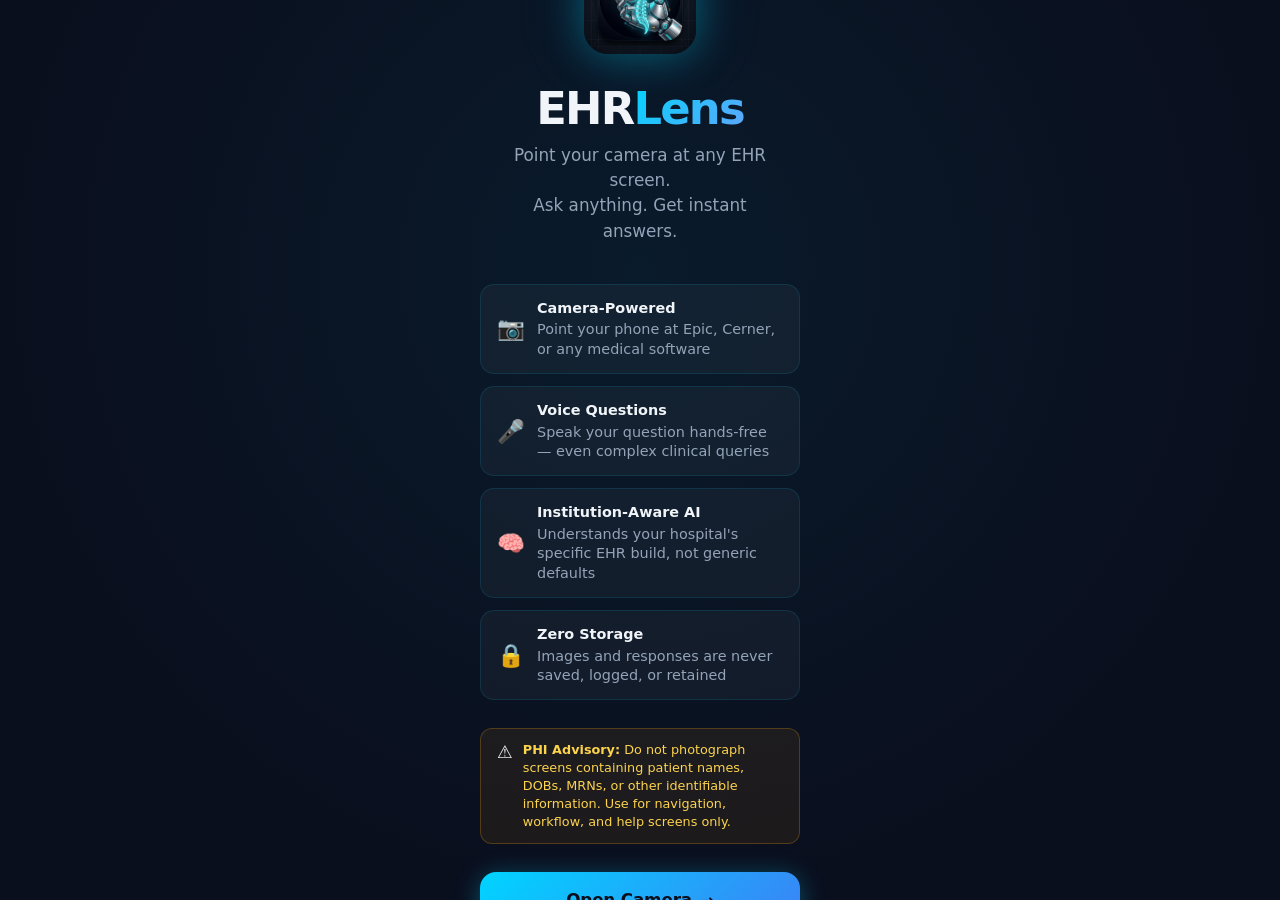
==== index.html @ 21a0f6af "feat: Initial commit — EHRLens AI Clinical Navigator PWA. Camera-based EHR help for Epic, Cerner and" ====
<!DOCTYPE html>
<html lang="en" dir="ltr">
<head>
  <meta charset="UTF-8" />
  <meta name="viewport" content="width=device-width, initial-scale=1.0, viewport-fit=cover, user-scalable=no" />
  <title>EHRLens — AI Clinical Navigator</title>

  <!-- PWA / iOS -->
  <link rel="manifest" href="manifest.json" />
  <meta name="apple-mobile-web-app-capable" content="yes" />
  <meta name="apple-mobile-web-app-status-bar-style" content="black-translucent" />
  <meta name="apple-mobile-web-app-title" content="EHRLens" />
  <link rel="apple-touch-icon" href="icons/icon-512.png" />
  <meta name="theme-color" content="#0A0F1E" />

  <!-- SEO -->
  <meta name="description" content="Point your camera at any EHR screen. Ask anything. Get instant AI-powered clinical navigation help for Epic, Cerner, and beyond." />
  <link rel="icon" type="image/png" href="icons/icon-192.png" />

  <link rel="stylesheet" href="styles.css" />
</head>
<body>
<div id="app">

  <!-- ══ SCREEN 1: WELCOME ══════════════════════════════════ -->
  <section id="screen-welcome" class="screen" role="main" aria-label="Welcome">
    <img src="icons/icon-512.png" alt="EHRLens" class="welcome-logo" />
    <h1 class="welcome-title">EHR<span>Lens</span></h1>
    <p class="welcome-tagline">Point your camera at any EHR screen.<br>Ask anything. Get instant answers.</p>

    <div class="welcome-features">
      <div class="feature-row">
        <span class="feature-icon">📷</span>
        <div class="feature-text"><strong>Camera-Powered</strong>Point your phone at Epic, Cerner, or any medical software</div>
      </div>
      <div class="feature-row">
        <span class="feature-icon">🎤</span>
        <div class="feature-text"><strong>Voice Questions</strong>Speak your question hands-free — even complex clinical queries</div>
      </div>
      <div class="feature-row">
        <span class="feature-icon">🧠</span>
        <div class="feature-text"><strong>Institution-Aware AI</strong>Understands your hospital's specific EHR build, not generic defaults</div>
      </div>
      <div class="feature-row">
        <span class="feature-icon">🔒</span>
        <div class="feature-text"><strong>Zero Storage</strong>Images and responses are never saved, logged, or retained</div>
      </div>
    </div>

    <div class="phi-warning" role="alert">
      <span class="phi-warning-icon">⚠️</span>
      <p class="phi-warning-text"><strong>PHI Advisory:</strong> Do not photograph screens containing patient names, DOBs, MRNs, or other identifiable information. Use for navigation, workflow, and help screens only.</p>
    </div>

    <button id="start-btn" class="btn-primary" aria-label="Open camera">
      <span>Open Camera</span><span aria-hidden="true">→</span>
    </button>
    <p style="margin-top:16px;font-size:.75rem;color:var(--text-muted);text-align:center;">
      Powered by Gemini AI &nbsp;•&nbsp; © 2026 A. Alex Mohit
    </p>
  </section>


  <!-- ══ SCREEN 2: CAMERA ═══════════════════════════════════ -->
  <section id="screen-camera" class="screen" role="main" aria-label="Camera viewfinder">
    <video id="video-feed" autoplay playsinline muted aria-hidden="true"></video>

    <div class="camera-overlay">
      <div class="camera-top-bar">
        <span class="camera-wordmark">EHR<span>Lens</span></span>
        <nav class="mode-selector" role="tablist" aria-label="EHR system mode">
          <button class="mode-chip active" data-mode="epic"    role="tab">Epic</button>
          <button class="mode-chip"        data-mode="cerner"  role="tab">Cerner</button>
          <button class="mode-chip"        data-mode="general" role="tab">General</button>
          <button class="mode-chip"        data-mode="other"   role="tab">Other</button>
        </nav>
      </div>

      <div class="viewfinder" aria-hidden="true">
        <div class="vf-corners">
          <div class="corner-br"></div>
          <div class="corner-bl"></div>
          <span class="vf-hint">Aim at your EHR screen</span>
        </div>
      </div>

      <div class="camera-bottom">
        <button id="capture-btn" class="capture-btn" aria-label="Capture screen"></button>
        <p class="camera-hint">Tap to capture</p>
        <button id="camera-upload-btn" class="btn-ghost hidden" aria-label="Upload screenshot">📁 Upload Screenshot Instead</button>
        <input id="file-input" type="file" accept="image/*" class="sr-only" />
      </div>
    </div>

    <div id="camera-error" class="camera-error hidden" role="alert">
      <span class="camera-error-icon">📷</span>
      <h3>Camera Unavailable</h3>
      <p>Camera access was denied or your device has no camera.<br>Upload a screenshot instead.</p>
    </div>
  </section>


  <!-- ══ SCREEN 3: PREVIEW + QUESTION ═══════════════════════ -->
  <section id="screen-preview" class="screen" role="main" aria-label="Preview and question">
    <header class="preview-header">
      <button id="preview-back" class="btn-icon" aria-label="Back to camera">←</button>
      <h2>Ask a Question</h2>
    </header>

    <div class="preview-body">
      <div class="preview-image-container">
        <img id="preview-img" src="" alt="Captured EHR screen" />
        <span id="preview-mode-badge" class="preview-image-badge badge-epic">Epic</span>
      </div>

      <div>
        <p class="question-label">Your Question</p>
        <div class="question-input-wrapper">
          <textarea
            id="question-input"
            placeholder="e.g. How do I find the allergy list from this screen?"
            rows="3"
            autocomplete="off" autocorrect="on" autocapitalize="sentences" spellcheck="true"
            aria-label="Enter your question"
          ></textarea>
          <div class="question-actions">
            <button id="voice-btn" class="voice-btn" type="button" aria-label="Speak question">🎤 Speak</button>
            <button id="ask-btn" class="btn-primary" style="width:auto;max-width:none;padding:12px 24px;font-size:.95rem;">Ask EHRLens ↗</button>
          </div>
        </div>
      </div>

      <div class="quick-questions">
        <p class="quick-q-label">Quick Questions</p>
        <div id="quick-q-pills" class="quick-q-pills" role="list"></div>
      </div>
    </div>
  </section>


  <!-- ══ SCREEN 4: ANALYZING ════════════════════════════════ -->
  <section id="screen-analyzing" class="screen" role="main" aria-label="Analyzing" aria-live="polite">
    <img id="analyzing-img" src="" alt="Screen being analyzed" class="analyzing-img" />
    <div class="analyzing-orb"><span class="analyzing-icon" aria-hidden="true">🔬</span></div>
    <div class="analyzing-text">
      <h3>Analyzing your screen…</h3>
      <p>Reading the interface and preparing your answer</p>
      <p id="analyzing-timer" aria-live="polite">0.0s</p>
    </div>
  </section>


  <!-- ══ SCREEN 5: RESPONSE ════════════════════════════════ -->
  <section id="screen-response" class="screen" role="main" aria-label="AI response">
    <header class="response-header">
      <button id="response-back" class="btn-icon" aria-label="Back">←</button>
      <h2>EHRLens Answer</h2>
      <span id="response-mode-badge" class="preview-image-badge badge-epic" style="position:static;">Epic</span>
    </header>

    <div class="response-body" aria-live="polite">
      <img id="response-preview-img" src="" alt="Analyzed screen"
        style="width:100%;border-radius:12px;border:1px solid var(--border);max-height:130px;object-fit:contain;background:#000;" />

      <div id="response-question" class="response-question" role="note"></div>

      <div class="response-card">
        <div class="response-card-header">
          <div class="ai-badge"><span class="ai-dot" aria-hidden="true"></span>EHRLens AI</div>
        </div>
        <div id="response-content" class="response-content"></div>
        <div class="response-actions">
          <button id="copy-btn" class="btn-copy">📋 Copy</button>
        </div>
      </div>
    </div>

    <div class="followup-bar" role="form" aria-label="Follow-up question">
      <div class="followup-inner">
        <textarea id="followup-input" placeholder="Ask a follow-up question…" rows="1"
          autocomplete="off" autocorrect="on" autocapitalize="sentences"></textarea>
        <button id="followup-voice-btn" class="voice-btn"
          style="padding:8px 10px;font-size:.8rem;min-height:40px;" type="button">🎤</button>
        <button id="followup-send" class="followup-send" type="button">↗</button>
      </div>
    </div>

    <div class="response-footer">
      <button id="new-scan-btn" class="btn-ghost">📷 New Scan</button>
    </div>
  </section>

</div>

<div id="toast" role="status" aria-live="polite"></div>
<script src="app.js" type="module"></script>
</body>
</html>
---- styles.css ----
/* ============================================================
   EHRLens — AI Clinical Navigator
   Design System: Dark medical, physician-first UX
   ============================================================ */

*,*::before,*::after{box-sizing:border-box;margin:0;padding:0}

:root{
  --bg-deep:#0A0F1E;
  --bg-surface:#0D1526;
  --bg-card:rgba(255,255,255,0.04);
  --bg-card-hover:rgba(255,255,255,0.07);
  --border:rgba(0,212,255,0.12);
  --border-strong:rgba(0,212,255,0.28);
  --cyan:#00D4FF;
  --cyan-dim:rgba(0,212,255,0.15);
  --cyan-glow:rgba(0,212,255,0.35);
  --purple:#7C3AED;
  --green:#10B981;
  --red:#EF4444;
  --amber:#F59E0B;
  --text-primary:#F1F5F9;
  --text-secondary:#94A3B8;
  --text-muted:#475569;
  --mode-epic:#EF4444;
  --mode-cerner:#3B82F6;
  --mode-general:#7C3AED;
  --mode-other:#10B981;
  --safe-top:env(safe-area-inset-top,0px);
  --safe-bottom:env(safe-area-inset-bottom,0px);
  --font-sans:-apple-system,BlinkMacSystemFont,'SF Pro Display','Segoe UI',system-ui,sans-serif;
  --font-mono:'SF Mono','Fira Code','Courier New',monospace;
  --ease-out:cubic-bezier(0.16,1,0.3,1);
  --ease-in:cubic-bezier(0.7,0,0.84,0);
}

html{height:100%;-webkit-tap-highlight-color:transparent}
body{font-family:var(--font-sans);background:var(--bg-deep);color:var(--text-primary);height:100%;overflow:hidden;user-select:none;-webkit-user-select:none}
#app{height:100%;display:flex;flex-direction:column;position:relative;overflow:hidden}
.hidden{display:none!important}
.sr-only{position:absolute;width:1px;height:1px;overflow:hidden;clip:rect(0,0,0,0)}

/* ── Screens ── */
.screen{position:absolute;inset:0;display:flex;flex-direction:column;opacity:0;pointer-events:none;transition:opacity .35s var(--ease-out),transform .35s var(--ease-out);transform:translateY(12px)}
.screen.active{opacity:1;pointer-events:all;transform:translateY(0)}
.screen.exit{opacity:0;transform:translateY(-12px);pointer-events:none;transition:opacity .2s var(--ease-in),transform .2s var(--ease-in)}

/* ── Welcome ── */
#screen-welcome{justify-content:center;align-items:center;padding:24px;padding-top:calc(var(--safe-top) + 24px);padding-bottom:calc(var(--safe-bottom) + 24px);background:radial-gradient(ellipse at 50% 30%,rgba(0,212,255,.06) 0%,var(--bg-deep) 70%);overflow-y:auto;-webkit-overflow-scrolling:touch}
.welcome-logo{width:96px;height:96px;border-radius:24px;margin-bottom:28px;box-shadow:0 0 40px var(--cyan-glow),0 0 80px rgba(0,212,255,.1);animation:logo-pulse 3s ease-in-out infinite}
@keyframes logo-pulse{0%,100%{box-shadow:0 0 40px var(--cyan-glow),0 0 80px rgba(0,212,255,.1)}50%{box-shadow:0 0 60px var(--cyan-glow),0 0 120px rgba(0,212,255,.2)}}
.welcome-title{font-size:2.4rem;font-weight:700;letter-spacing:-.04em;color:var(--text-primary);margin-bottom:8px;text-align:center}
.welcome-title span{background:linear-gradient(135deg,var(--cyan),#60A5FA);-webkit-background-clip:text;-webkit-text-fill-color:transparent;background-clip:text}
.welcome-tagline{font-size:1.05rem;color:var(--text-secondary);text-align:center;margin-bottom:40px;line-height:1.5;max-width:280px}
.welcome-features{display:flex;flex-direction:column;gap:12px;width:100%;max-width:320px;margin-bottom:28px}
.feature-row{display:flex;align-items:center;gap:12px;padding:14px 16px;background:var(--bg-card);border:1px solid var(--border);border-radius:14px}
.feature-icon{font-size:1.4rem;flex-shrink:0}
.feature-text{font-size:.9rem;color:var(--text-secondary);line-height:1.35}
.feature-text strong{color:var(--text-primary);display:block;font-weight:600;margin-bottom:2px}
.phi-warning{display:flex;align-items:flex-start;gap:10px;padding:12px 16px;background:rgba(245,158,11,.08);border:1px solid rgba(245,158,11,.25);border-radius:12px;width:100%;max-width:320px;margin-bottom:28px}
.phi-warning-icon{font-size:1.1rem;flex-shrink:0;margin-top:1px}
.phi-warning-text{font-size:.8rem;color:#FCD34D;line-height:1.4}

/* ── Buttons ── */
.btn-primary{display:flex;align-items:center;justify-content:center;gap:8px;width:100%;max-width:320px;padding:18px 32px;background:linear-gradient(135deg,var(--cyan),#3B82F6);color:#0A0F1E;font-size:1.05rem;font-weight:700;font-family:var(--font-sans);letter-spacing:-.01em;border:none;border-radius:16px;cursor:pointer;transition:transform .15s,box-shadow .15s;box-shadow:0 4px 24px var(--cyan-glow);-webkit-tap-highlight-color:transparent;min-height:56px}
.btn-primary:active{transform:scale(.97);box-shadow:0 2px 12px var(--cyan-glow)}
.btn-ghost{display:flex;align-items:center;justify-content:center;gap:8px;padding:14px 24px;background:var(--bg-card);color:var(--text-secondary);font-size:.95rem;font-weight:500;font-family:var(--font-sans);border:1px solid var(--border);border-radius:14px;cursor:pointer;transition:background .15s,color .15s;min-height:52px;-webkit-tap-highlight-color:transparent}
.btn-ghost:active{background:var(--bg-card-hover);color:var(--text-primary)}
.btn-icon{display:flex;align-items:center;justify-content:center;width:52px;height:52px;background:var(--bg-card);border:1px solid var(--border);border-radius:50%;cursor:pointer;font-size:1.3rem;transition:background .15s,transform .1s;-webkit-tap-highlight-color:transparent;flex-shrink:0}
.btn-icon:active{transform:scale(.92);background:var(--bg-card-hover)}

/* ── Camera ── */
#screen-camera{background:#000;position:relative}
#video-feed{position:absolute;inset:0;width:100%;height:100%;object-fit:cover}
.camera-overlay{position:absolute;inset:0;display:flex;flex-direction:column;justify-content:space-between;pointer-events:none}
.camera-top-bar{display:flex;align-items:center;justify-content:space-between;padding:calc(var(--safe-top) + 16px) 20px 16px;background:linear-gradient(to bottom,rgba(0,0,0,.7) 0%,transparent 100%);pointer-events:all}
.camera-wordmark{font-size:1.1rem;font-weight:700;letter-spacing:-.02em;color:var(--text-primary)}
.camera-wordmark span{color:var(--cyan)}
.mode-selector{display:flex;gap:6px;pointer-events:all}
.mode-chip{padding:6px 12px;border-radius:20px;font-size:.75rem;font-weight:600;letter-spacing:.02em;cursor:pointer;border:1.5px solid transparent;background:rgba(0,0,0,.5);backdrop-filter:blur(8px);color:var(--text-secondary);transition:all .2s;-webkit-tap-highlight-color:transparent;min-height:36px;display:flex;align-items:center}
.mode-chip.active[data-mode="epic"]{background:rgba(239,68,68,.2);border-color:var(--mode-epic);color:#FCA5A5}
.mode-chip.active[data-mode="cerner"]{background:rgba(59,130,246,.2);border-color:var(--mode-cerner);color:#93C5FD}
.mode-chip.active[data-mode="general"]{background:rgba(124,58,237,.2);border-color:var(--mode-general);color:#C4B5FD}
.mode-chip.active[data-mode="other"]{background:rgba(16,185,129,.2);border-color:var(--mode-other);color:#6EE7B7}
.viewfinder{position:absolute;inset:0;pointer-events:none;display:flex;align-items:center;justify-content:center}
.vf-corners{width:min(80vw,340px);aspect-ratio:16/10;position:relative}
.vf-corners::before,.vf-corners::after,.vf-corners>.corner-br,.vf-corners>.corner-bl{content:'';position:absolute;width:28px;height:28px;border-color:var(--cyan);border-style:solid;opacity:.7}
.vf-corners::before{top:0;left:0;border-width:2.5px 0 0 2.5px;border-radius:4px 0 0 0}
.vf-corners::after{top:0;right:0;border-width:2.5px 2.5px 0 0;border-radius:0 4px 0 0}
.vf-corners>.corner-br{bottom:0;right:0;border-width:0 2.5px 2.5px 0;border-radius:0 0 4px 0}
.vf-corners>.corner-bl{bottom:0;left:0;border-width:0 0 2.5px 2.5px;border-radius:0 0 0 4px}
.vf-hint{position:absolute;bottom:-32px;left:50%;transform:translateX(-50%);font-size:.75rem;color:rgba(255,255,255,.5);white-space:nowrap;letter-spacing:.04em;text-transform:uppercase}
.camera-bottom{display:flex;flex-direction:column;align-items:center;padding-bottom:calc(var(--safe-bottom) + 32px);padding-top:20px;background:linear-gradient(to top,rgba(0,0,0,.85) 0%,transparent 100%);gap:16px;pointer-events:all}
.capture-btn{width:80px;height:80px;border-radius:50%;background:transparent;border:3px solid rgba(255,255,255,.9);cursor:pointer;position:relative;display:flex;align-items:center;justify-content:center;transition:transform .1s;-webkit-tap-highlight-color:transparent}
.capture-btn::before{content:'';position:absolute;width:65px;height:65px;border-radius:50%;background:white;transition:transform .15s var(--ease-out)}
.capture-btn:active{transform:scale(.93)}
.capture-btn:active::before{transform:scale(.88)}
.capture-btn::after{content:'';position:absolute;inset:-8px;border-radius:50%;border:2px solid rgba(0,212,255,.4);animation:capture-ring 2s ease-in-out infinite}
@keyframes capture-ring{0%,100%{transform:scale(1);opacity:.4}50%{transform:scale(1.08);opacity:.15}}
.camera-hint{font-size:.8rem;color:rgba(255,255,255,.5);letter-spacing:.03em}
.camera-error{position:absolute;inset:0;display:flex;flex-direction:column;align-items:center;justify-content:center;gap:16px;padding:32px;background:var(--bg-deep)}
.camera-error-icon{font-size:3rem}
.camera-error h3{font-size:1.2rem;color:var(--text-primary);text-align:center}
.camera-error p{font-size:.9rem;color:var(--text-secondary);text-align:center;line-height:1.5}

/* ── Preview ── */
#screen-preview{background:var(--bg-deep);padding-top:var(--safe-top);padding-bottom:var(--safe-bottom)}
.preview-header{display:flex;align-items:center;gap:12px;padding:16px 20px;border-bottom:1px solid var(--border);flex-shrink:0}
.preview-header h2{font-size:1rem;font-weight:600;color:var(--text-primary);flex:1}
.preview-body{flex:1;overflow-y:auto;padding:16px 20px;display:flex;flex-direction:column;gap:16px;-webkit-overflow-scrolling:touch}
.preview-image-container{position:relative;border-radius:16px;overflow:hidden;border:1px solid var(--border);flex-shrink:0}
#preview-img{width:100%;display:block;max-height:200px;object-fit:contain;background:#000}
.preview-image-badge{position:absolute;top:10px;right:10px;padding:5px 10px;background:rgba(0,0,0,.7);backdrop-filter:blur(8px);border-radius:8px;font-size:.7rem;font-weight:600;letter-spacing:.04em;text-transform:uppercase}
.badge-epic{color:#FCA5A5;border:1px solid rgba(239,68,68,.4)}
.badge-cerner{color:#93C5FD;border:1px solid rgba(59,130,246,.4)}
.badge-general{color:#C4B5FD;border:1px solid rgba(124,58,237,.4)}
.badge-other{color:#6EE7B7;border:1px solid rgba(16,185,129,.4)}
.question-label{font-size:.8rem;font-weight:600;letter-spacing:.06em;text-transform:uppercase;color:var(--text-muted);margin-bottom:8px}
.question-input-wrapper{background:var(--bg-card);border:1.5px solid var(--border);border-radius:16px;padding:16px;display:flex;flex-direction:column;gap:12px;transition:border-color .2s}
.question-input-wrapper:focus-within{border-color:var(--border-strong);box-shadow:0 0 0 3px var(--cyan-dim)}
#question-input{background:transparent;border:none;outline:none;font-family:var(--font-sans);font-size:1rem;color:var(--text-primary);resize:none;min-height:72px;max-height:140px;line-height:1.5;width:100%;overflow-y:auto;-webkit-overflow-scrolling:touch}
#question-input::placeholder{color:var(--text-muted)}
.question-actions{display:flex;align-items:center;justify-content:space-between;gap:8px}
.voice-btn{display:flex;align-items:center;gap:8px;padding:10px 16px;border-radius:10px;background:var(--bg-card-hover);border:1px solid var(--border);color:var(--text-secondary);font-size:.85rem;font-weight:500;font-family:var(--font-sans);cursor:pointer;transition:all .2s;-webkit-tap-highlight-color:transparent;min-height:44px}
.voice-btn.listening{background:rgba(239,68,68,.1);border-color:rgba(239,68,68,.4);color:#FCA5A5;animation:voice-pulse 1.5s ease-in-out infinite}
@keyframes voice-pulse{0%,100%{box-shadow:0 0 0 0 rgba(239,68,68,.2)}50%{box-shadow:0 0 0 6px rgba(239,68,68,0)}}
.voice-waveform{display:flex;align-items:center;gap:2px;height:16px}
.voice-waveform .bar{width:3px;border-radius:2px;background:#FCA5A5;animation:wave-bar .8s ease-in-out infinite}
.voice-waveform .bar:nth-child(1){animation-delay:0s;height:6px}
.voice-waveform .bar:nth-child(2){animation-delay:.15s;height:12px}
.voice-waveform .bar:nth-child(3){animation-delay:.3s;height:8px}
.voice-waveform .bar:nth-child(4){animation-delay:.45s;height:14px}
.voice-waveform .bar:nth-child(5){animation-delay:.6s;height:6px}
@keyframes wave-bar{0%,100%{transform:scaleY(1)}50%{transform:scaleY(2.2)}}
.quick-questions{display:flex;flex-direction:column;gap:6px}
.quick-q-label{font-size:.75rem;color:var(--text-muted);font-weight:600;letter-spacing:.05em;text-transform:uppercase}
.quick-q-pills{display:flex;flex-wrap:wrap;gap:8px}
.quick-q-pill{padding:8px 14px;background:var(--bg-card);border:1px solid var(--border);border-radius:20px;font-size:.82rem;color:var(--text-secondary);cursor:pointer;transition:all .15s;-webkit-tap-highlight-color:transparent;min-height:36px;display:flex;align-items:center;font-family:var(--font-sans)}
.quick-q-pill:active{background:var(--cyan-dim);border-color:var(--border-strong);color:var(--cyan)}

/* ── Analyzing ── */
#screen-analyzing{align-items:center;justify-content:center;gap:24px;background:var(--bg-deep);padding:32px}
.analyzing-img{width:100%;max-width:300px;border-radius:16px;border:1px solid var(--border);opacity:.6;max-height:160px;object-fit:contain;background:#000}
.analyzing-orb{width:80px;height:80px;border-radius:50%;position:relative;display:flex;align-items:center;justify-content:center}
.analyzing-orb::before{content:'';position:absolute;inset:0;border-radius:50%;background:conic-gradient(from 0deg,var(--cyan),#3B82F6,var(--purple),var(--cyan));animation:orb-spin 1.2s linear infinite}
.analyzing-orb::after{content:'';position:absolute;inset:3px;border-radius:50%;background:var(--bg-deep)}
.analyzing-icon{position:relative;z-index:1;font-size:1.8rem}
@keyframes orb-spin{from{transform:rotate(0deg)}to{transform:rotate(360deg)}}
.analyzing-text{text-align:center}
.analyzing-text h3{font-size:1.1rem;font-weight:600;color:var(--text-primary);margin-bottom:6px}
.analyzing-text p{font-size:.9rem;color:var(--text-secondary)}
#analyzing-timer{font-family:var(--font-mono);color:var(--cyan);font-size:.85rem;margin-top:4px}

/* ── Response ── */
#screen-response{background:var(--bg-deep);padding-top:var(--safe-top);padding-bottom:var(--safe-bottom)}
.response-header{display:flex;align-items:center;gap:12px;padding:14px 20px;border-bottom:1px solid var(--border);flex-shrink:0}
.response-header h2{font-size:.95rem;font-weight:600;flex:1;color:var(--text-primary)}
.response-body{flex:1;overflow-y:auto;padding:16px 20px;display:flex;flex-direction:column;gap:14px;-webkit-overflow-scrolling:touch}
.response-question{padding:12px 16px;background:var(--cyan-dim);border:1px solid rgba(0,212,255,.2);border-radius:12px 12px 4px 12px;font-size:.9rem;color:var(--text-secondary);line-height:1.45}
.response-question::before{content:'💬 '}
.response-card{padding:20px;background:var(--bg-card);border:1px solid var(--border);border-radius:4px 16px 16px 16px;position:relative}
.response-card-header{display:flex;align-items:center;gap:8px;margin-bottom:14px}
.ai-badge{display:flex;align-items:center;gap:6px;padding:4px 10px;background:var(--cyan-dim);border:1px solid rgba(0,212,255,.2);border-radius:20px;font-size:.7rem;font-weight:700;letter-spacing:.06em;color:var(--cyan);text-transform:uppercase}
.ai-dot{width:6px;height:6px;border-radius:50%;background:var(--cyan);animation:ai-dot-pulse 2s ease-in-out infinite}
@keyframes ai-dot-pulse{0%,100%{opacity:1}50%{opacity:.3}}
.response-content{font-size:.95rem;line-height:1.65;color:var(--text-primary)}
.response-content h1,.response-content h2,.response-content h3{color:var(--cyan);font-weight:600;margin:16px 0 8px;font-size:1rem}
.response-content h1:first-child,.response-content h2:first-child,.response-content h3:first-child{margin-top:0}
.response-content p{margin-bottom:10px}
.response-content p:last-child{margin-bottom:0}
.response-content ul,.response-content ol{padding-left:18px;margin-bottom:10px}
.response-content li{margin-bottom:6px}
.response-content strong{color:var(--text-primary);font-weight:700}
.response-content em{color:var(--text-secondary)}
.response-content code{font-family:var(--font-mono);font-size:.85em;padding:2px 7px;background:rgba(0,212,255,.08);border:1px solid rgba(0,212,255,.15);border-radius:5px;color:var(--cyan)}
.response-content blockquote{border-left:3px solid var(--cyan);padding-left:14px;margin:12px 0;color:var(--text-secondary)}
.response-content hr{border:none;border-top:1px solid var(--border);margin:14px 0}
.step-number{display:inline-flex;align-items:center;justify-content:center;width:22px;height:22px;background:var(--cyan-dim);border:1px solid rgba(0,212,255,.3);border-radius:50%;font-size:.72rem;font-weight:700;color:var(--cyan);margin-right:8px;flex-shrink:0}
.response-actions{display:flex;gap:8px;margin-top:14px;flex-wrap:wrap}
.btn-copy{display:flex;align-items:center;gap:6px;padding:10px 16px;background:var(--bg-card-hover);border:1px solid var(--border);border-radius:10px;font-size:.85rem;color:var(--text-secondary);cursor:pointer;font-family:var(--font-sans);transition:all .15s;-webkit-tap-highlight-color:transparent;min-height:44px}
.btn-copy.copied{background:rgba(16,185,129,.1);border-color:rgba(16,185,129,.3);color:var(--green)}
.followup-bar{border-top:1px solid var(--border);padding:12px 16px;flex-shrink:0}
.followup-inner{display:flex;align-items:flex-end;gap:10px;background:var(--bg-card);border:1.5px solid var(--border);border-radius:16px;padding:10px 14px;transition:border-color .2s}
.followup-inner:focus-within{border-color:var(--border-strong);box-shadow:0 0 0 3px var(--cyan-dim)}
#followup-input{flex:1;background:transparent;border:none;outline:none;font-family:var(--font-sans);font-size:.95rem;color:var(--text-primary);resize:none;min-height:24px;max-height:100px;line-height:1.4;-webkit-overflow-scrolling:touch}
#followup-input::placeholder{color:var(--text-muted)}
.followup-send{width:40px;height:40px;border-radius:12px;background:linear-gradient(135deg,var(--cyan),#3B82F6);border:none;display:flex;align-items:center;justify-content:center;cursor:pointer;font-size:1.1rem;color:#0A0F1E;flex-shrink:0;transition:transform .1s,opacity .15s;-webkit-tap-highlight-color:transparent;min-width:40px}
.followup-send:active{transform:scale(.9)}
.response-footer{display:flex;gap:8px;padding:8px 16px;padding-bottom:calc(var(--safe-bottom) + 8px);flex-shrink:0}
.response-footer .btn-ghost{flex:1;font-size:.85rem;padding:12px 16px;min-height:48px}

/* ── Toast ── */
#toast{position:fixed;bottom:calc(var(--safe-bottom) + 100px);left:50%;transform:translateX(-50%) translateY(20px);background:rgba(15,23,42,.95);border:1px solid var(--border);backdrop-filter:blur(16px);color:var(--text-primary);padding:12px 20px;border-radius:12px;font-size:.88rem;font-weight:500;z-index:9999;opacity:0;transition:opacity .25s,transform .25s var(--ease-out);pointer-events:none;white-space:nowrap;box-shadow:0 8px 32px rgba(0,0,0,.4)}
#toast.show{opacity:1;transform:translateX(-50%) translateY(0)}

/* ── Scrollbar ── */
::-webkit-scrollbar{width:4px}
::-webkit-scrollbar-track{background:transparent}
::-webkit-scrollbar-thumb{background:var(--border);border-radius:4px}

@media(min-height:800px){.welcome-logo{width:112px;height:112px}.welcome-title{font-size:2.8rem}}
@media(prefers-reduced-motion:reduce){*,*::before,*::after{animation:none!important;transition:none!important}}
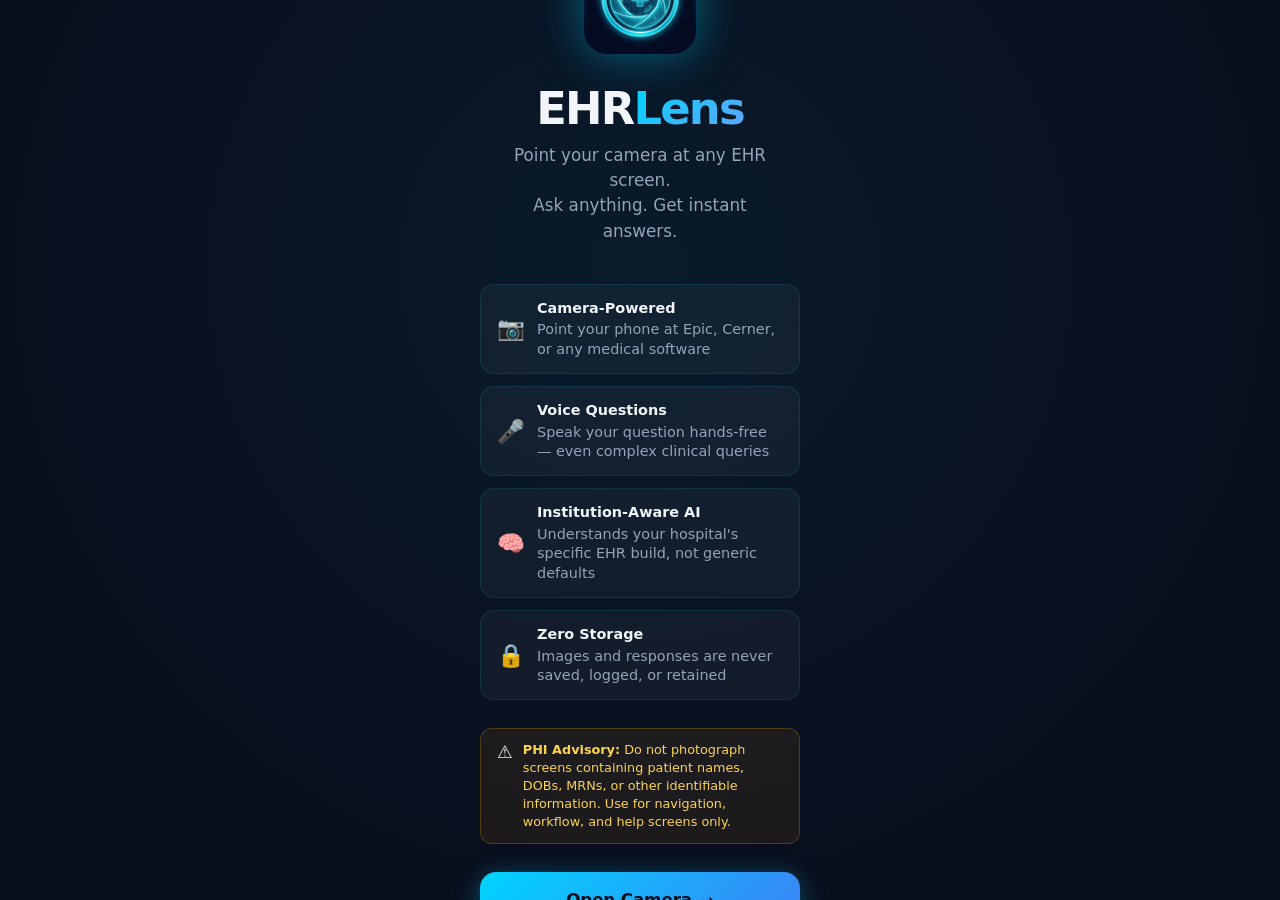
==== commit 3a394b4b: "fix: add preview recapture button and backend request cancellation via AbortController" ====
--- a/index.html
+++ b/index.html
@@ -87,7 +87,16 @@
       <div class="camera-bottom">
         <button id="capture-btn" class="capture-btn" aria-label="Capture screen"></button>
         <p class="camera-hint">Tap to capture</p>
-        <button id="camera-upload-btn" class="btn-ghost hidden" aria-label="Upload screenshot">📁 Upload Screenshot Instead</button>
+
+        <!-- PC / Desktop alternatives -->
+        <div class="pc-actions">
+          <button id="paste-btn" class="btn-ghost pc-action-btn" aria-label="Paste screenshot from clipboard">
+            📋 Paste Screenshot <kbd>Ctrl+V</kbd>
+          </button>
+          <button id="camera-upload-btn" class="btn-ghost pc-action-btn" aria-label="Upload screenshot file">
+            📁 Upload File
+          </button>
+        </div>
         <input id="file-input" type="file" accept="image/*" class="sr-only" />
       </div>
     </div>
@@ -111,6 +120,7 @@
       <div class="preview-image-container">
         <img id="preview-img" src="" alt="Captured EHR screen" />
         <span id="preview-mode-badge" class="preview-image-badge badge-epic">Epic</span>
+        <button id="preview-recapture-btn" class="preview-recapture-btn" type="button" aria-label="Recapture screen">↺ Recapture</button>
       </div>
 
       <div>
@@ -146,6 +156,7 @@
       <h3>Analyzing your screen…</h3>
       <p>Reading the interface and preparing your answer</p>
       <p id="analyzing-timer" aria-live="polite">0.0s</p>
+      <button id="btn-stop-analyzing" class="btn-stop" type="button" aria-label="Cancel analysis">⏹ Stop Analysis</button>
     </div>
   </section>
 
--- a/styles.css
+++ b/styles.css
@@ -98,6 +98,12 @@
 .capture-btn::after{content:'';position:absolute;inset:-8px;border-radius:50%;border:2px solid rgba(0,212,255,.4);animation:capture-ring 2s ease-in-out infinite}
 @keyframes capture-ring{0%,100%{transform:scale(1);opacity:.4}50%{transform:scale(1.08);opacity:.15}}
 .camera-hint{font-size:.8rem;color:rgba(255,255,255,.5);letter-spacing:.03em}
+
+/* PC paste + upload action row */
+.pc-actions{display:flex;flex-direction:row;gap:8px;justify-content:center;flex-wrap:wrap;padding:0 16px}
+.pc-action-btn{font-size:.82rem;padding:10px 16px;min-height:44px;backdrop-filter:blur(8px);background:rgba(0,0,0,.5);border-color:rgba(255,255,255,.2);color:rgba(255,255,255,.75)}
+.pc-action-btn:active{background:rgba(0,212,255,.15);border-color:var(--cyan);color:var(--cyan)}
+kbd{display:inline-block;padding:1px 5px;background:rgba(255,255,255,.12);border:1px solid rgba(255,255,255,.25);border-radius:4px;font-size:.72rem;font-family:var(--font-mono);letter-spacing:.02em;margin-left:4px}
 .camera-error{position:absolute;inset:0;display:flex;flex-direction:column;align-items:center;justify-content:center;gap:16px;padding:32px;background:var(--bg-deep)}
 .camera-error-icon{font-size:3rem}
 .camera-error h3{font-size:1.2rem;color:var(--text-primary);text-align:center}
@@ -115,6 +121,9 @@
 .badge-cerner{color:#93C5FD;border:1px solid rgba(59,130,246,.4)}
 .badge-general{color:#C4B5FD;border:1px solid rgba(124,58,237,.4)}
 .badge-other{color:#6EE7B7;border:1px solid rgba(16,185,129,.4)}
+.preview-recapture-btn{position:absolute;bottom:10px;right:10px;padding:6px 12px;background:rgba(15,23,42,.85);backdrop-filter:blur(8px);border:1px solid rgba(0,212,255,.4);border-radius:8px;font-size:.78rem;font-weight:600;color:var(--cyan);cursor:pointer;transition:all .15s;-webkit-tap-highlight-color:transparent;display:inline-flex;align-items:center;gap:4px}
+.preview-recapture-btn:hover{background:rgba(0,212,255,.2);border-color:var(--cyan);color:#fff}
+.preview-recapture-btn:active{transform:scale(.96)}
 .question-label{font-size:.8rem;font-weight:600;letter-spacing:.06em;text-transform:uppercase;color:var(--text-muted);margin-bottom:8px}
 .question-input-wrapper{background:var(--bg-card);border:1.5px solid var(--border);border-radius:16px;padding:16px;display:flex;flex-direction:column;gap:12px;transition:border-color .2s}
 .question-input-wrapper:focus-within{border-color:var(--border-strong);box-shadow:0 0 0 3px var(--cyan-dim)}
@@ -150,6 +159,8 @@
 .analyzing-text h3{font-size:1.1rem;font-weight:600;color:var(--text-primary);margin-bottom:6px}
 .analyzing-text p{font-size:.9rem;color:var(--text-secondary)}
 #analyzing-timer{font-family:var(--font-mono);color:var(--cyan);font-size:.85rem;margin-top:4px}
+.btn-stop{display:inline-flex;align-items:center;justify-content:center;gap:6px;padding:9px 20px;margin-top:14px;background:rgba(239,68,68,.12);border:1px solid rgba(239,68,68,.35);color:#FCA5A5;border-radius:22px;font-size:.85rem;font-weight:600;cursor:pointer;transition:all .15s;font-family:var(--font-sans);-webkit-tap-highlight-color:transparent}
+.btn-stop:hover,.btn-stop:active{background:rgba(239,68,68,.25);border-color:#EF4444;color:#fff;transform:scale(1.02)}
 
 /* ── Response ── */
 #screen-response{background:var(--bg-deep);padding-top:var(--safe-top);padding-bottom:var(--safe-bottom)}
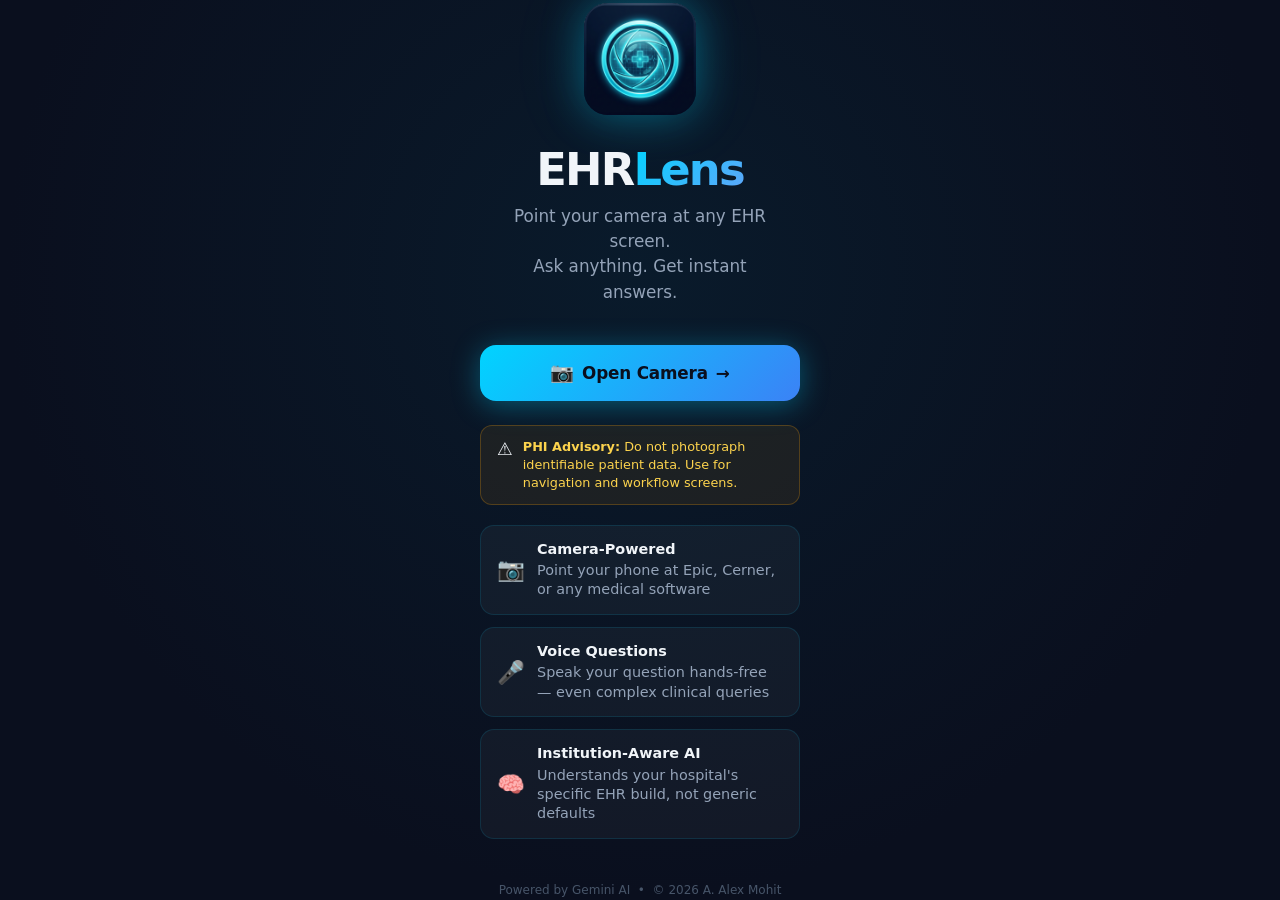
==== commit 1baf63a6: "fix(ui): place Open Camera at top of welcome screen and ensure immediate camera activation on mobile" ====
--- a/index.html
+++ b/index.html
@@ -11,13 +11,16 @@
   <meta name="apple-mobile-web-app-status-bar-style" content="black-translucent" />
   <meta name="apple-mobile-web-app-title" content="EHRLens" />
   <link rel="apple-touch-icon" href="icons/icon-512.png" />
-  <meta name="theme-color" content="#0A0F1E" />
+  <!-- Cache Control -->
+  <meta http-equiv="Cache-Control" content="no-cache, no-store, must-revalidate" />
+  <meta http-equiv="Pragma" content="no-cache" />
+  <meta http-equiv="Expires" content="0" />
 
   <!-- SEO -->
   <meta name="description" content="Point your camera at any EHR screen. Ask anything. Get instant AI-powered clinical navigation help for Epic, Cerner, and beyond." />
   <link rel="icon" type="image/png" href="icons/icon-192.png" />
 
-  <link rel="stylesheet" href="styles.css" />
+  <link rel="stylesheet" href="styles.css?v=4.0" />
 </head>
 <body>
 <div id="app">
@@ -28,6 +31,18 @@
     <h1 class="welcome-title">EHR<span>Lens</span></h1>
     <p class="welcome-tagline">Point your camera at any EHR screen.<br>Ask anything. Get instant answers.</p>
 
+    <!-- PROMINENT TOP ACTION BUTTON -->
+    <button id="start-btn" class="btn-primary" aria-label="Open camera" style="margin-bottom: 24px; box-shadow: 0 4px 28px var(--cyan-glow);">
+      <span style="font-size: 1.2rem;">📷</span>
+      <span>Open Camera</span>
+      <span aria-hidden="true">→</span>
+    </button>
+
+    <div class="phi-warning" role="alert" style="margin-bottom: 20px;">
+      <span class="phi-warning-icon">⚠️</span>
+      <p class="phi-warning-text"><strong>PHI Advisory:</strong> Do not photograph identifiable patient data. Use for navigation and workflow screens.</p>
+    </div>
+
     <div class="welcome-features">
       <div class="feature-row">
         <span class="feature-icon">📷</span>
@@ -41,20 +56,8 @@
         <span class="feature-icon">🧠</span>
         <div class="feature-text"><strong>Institution-Aware AI</strong>Understands your hospital's specific EHR build, not generic defaults</div>
       </div>
-      <div class="feature-row">
-        <span class="feature-icon">🔒</span>
-        <div class="feature-text"><strong>Zero Storage</strong>Images and responses are never saved, logged, or retained</div>
-      </div>
-    </div>
-
-    <div class="phi-warning" role="alert">
-      <span class="phi-warning-icon">⚠️</span>
-      <p class="phi-warning-text"><strong>PHI Advisory:</strong> Do not photograph screens containing patient names, DOBs, MRNs, or other identifiable information. Use for navigation, workflow, and help screens only.</p>
-    </div>
-
-    <button id="start-btn" class="btn-primary" aria-label="Open camera">
-      <span>Open Camera</span><span aria-hidden="true">→</span>
-    </button>
+    </div>
+
     <p style="margin-top:16px;font-size:.75rem;color:var(--text-muted);text-align:center;">
       Powered by Gemini AI &nbsp;•&nbsp; © 2026 A. Alex Mohit
     </p>
@@ -63,32 +66,42 @@
 
   <!-- ══ SCREEN 2: CAMERA ═══════════════════════════════════ -->
   <section id="screen-camera" class="screen" role="main" aria-label="Camera viewfinder">
-    <video id="video-feed" autoplay playsinline muted aria-hidden="true"></video>
+    <video id="video-feed" autoplay playsinline webkit-playsinline muted aria-hidden="true"></video>
 
     <div class="camera-overlay">
-      <div class="camera-top-bar">
-        <span class="camera-wordmark">EHR<span>Lens</span></span>
-        <nav class="mode-selector" role="tablist" aria-label="EHR system mode">
-          <button class="mode-chip active" data-mode="epic"    role="tab">Epic</button>
-          <button class="mode-chip"        data-mode="cerner"  role="tab">Cerner</button>
-          <button class="mode-chip"        data-mode="general" role="tab">General</button>
-          <button class="mode-chip"        data-mode="other"   role="tab">Other</button>
-        </nav>
-      </div>
-
+      <!-- TOP CONTROLS: Mode Chips + Prominent Top Capture Button -->
+      <div class="camera-top-zone">
+        <div class="camera-top-bar">
+          <span class="camera-wordmark">EHR<span>Lens</span></span>
+          <nav class="mode-selector" role="tablist" aria-label="EHR system mode">
+            <button class="mode-chip active" data-mode="epic"    role="tab">Epic</button>
+            <button class="mode-chip"        data-mode="cerner"  role="tab">Cerner</button>
+            <button class="mode-chip"        data-mode="general" role="tab">General</button>
+            <button class="mode-chip"        data-mode="other"   role="tab">Other</button>
+          </nav>
+        </div>
+
+        <div class="camera-top-actions">
+          <button id="capture-btn" class="capture-btn-top" aria-label="Capture screen">
+            <span class="capture-icon" aria-hidden="true">📸</span>
+            <span class="capture-text">Capture Screen</span>
+          </button>
+          <p class="camera-top-hint">Aim at EHR screen &amp; tap Capture</p>
+        </div>
+      </div>
+
+      <!-- CENTER LIVE VIEWFINDER -->
       <div class="viewfinder" aria-hidden="true">
         <div class="vf-corners">
           <div class="corner-br"></div>
           <div class="corner-bl"></div>
-          <span class="vf-hint">Aim at your EHR screen</span>
-        </div>
-      </div>
-
+          <div class="vf-scanline"></div>
+          <span class="vf-hint">Target EHR Screen Area</span>
+        </div>
+      </div>
+
+      <!-- BOTTOM FALLBACK & DESKTOP TOOLS -->
       <div class="camera-bottom">
-        <button id="capture-btn" class="capture-btn" aria-label="Capture screen"></button>
-        <p class="camera-hint">Tap to capture</p>
-
-        <!-- PC / Desktop alternatives -->
         <div class="pc-actions">
           <button id="paste-btn" class="btn-ghost pc-action-btn" aria-label="Paste screenshot from clipboard">
             📋 Paste Screenshot <kbd>Ctrl+V</kbd>
@@ -204,6 +217,6 @@
 </div>
 
 <div id="toast" role="status" aria-live="polite"></div>
-<script src="app.js" type="module"></script>
+<script src="app.js?v=4.0" type="module"></script>
 </body>
 </html>
--- a/styles.css
+++ b/styles.css
@@ -70,41 +70,52 @@
 .btn-icon:active{transform:scale(.92);background:var(--bg-card-hover)}
 
 /* ── Camera ── */
-#screen-camera{background:#000;position:relative}
-#video-feed{position:absolute;inset:0;width:100%;height:100%;object-fit:cover}
-.camera-overlay{position:absolute;inset:0;display:flex;flex-direction:column;justify-content:space-between;pointer-events:none}
-.camera-top-bar{display:flex;align-items:center;justify-content:space-between;padding:calc(var(--safe-top) + 16px) 20px 16px;background:linear-gradient(to bottom,rgba(0,0,0,.7) 0%,transparent 100%);pointer-events:all}
-.camera-wordmark{font-size:1.1rem;font-weight:700;letter-spacing:-.02em;color:var(--text-primary)}
+#screen-camera{background:#000;position:relative;overflow:hidden}
+#video-feed{position:absolute;inset:0;width:100%;height:100%;object-fit:cover;z-index:1;display:block;background:#000}
+.camera-overlay{position:absolute;inset:0;display:flex;flex-direction:column;justify-content:space-between;pointer-events:none;z-index:10}
+
+/* Top Control Zone */
+.camera-top-zone{display:flex;flex-direction:column;gap:12px;padding:calc(var(--safe-top) + 12px) 16px 14px;background:linear-gradient(to bottom,rgba(10,15,30,.92) 0%,rgba(10,15,30,.7) 70%,transparent 100%);pointer-events:all;z-index:20}
+.camera-top-bar{display:flex;align-items:center;justify-content:space-between;gap:8px}
+.camera-wordmark{font-size:1.15rem;font-weight:700;letter-spacing:-.02em;color:var(--text-primary)}
 .camera-wordmark span{color:var(--cyan)}
-.mode-selector{display:flex;gap:6px;pointer-events:all}
-.mode-chip{padding:6px 12px;border-radius:20px;font-size:.75rem;font-weight:600;letter-spacing:.02em;cursor:pointer;border:1.5px solid transparent;background:rgba(0,0,0,.5);backdrop-filter:blur(8px);color:var(--text-secondary);transition:all .2s;-webkit-tap-highlight-color:transparent;min-height:36px;display:flex;align-items:center}
-.mode-chip.active[data-mode="epic"]{background:rgba(239,68,68,.2);border-color:var(--mode-epic);color:#FCA5A5}
-.mode-chip.active[data-mode="cerner"]{background:rgba(59,130,246,.2);border-color:var(--mode-cerner);color:#93C5FD}
-.mode-chip.active[data-mode="general"]{background:rgba(124,58,237,.2);border-color:var(--mode-general);color:#C4B5FD}
-.mode-chip.active[data-mode="other"]{background:rgba(16,185,129,.2);border-color:var(--mode-other);color:#6EE7B7}
-.viewfinder{position:absolute;inset:0;pointer-events:none;display:flex;align-items:center;justify-content:center}
-.vf-corners{width:min(80vw,340px);aspect-ratio:16/10;position:relative}
-.vf-corners::before,.vf-corners::after,.vf-corners>.corner-br,.vf-corners>.corner-bl{content:'';position:absolute;width:28px;height:28px;border-color:var(--cyan);border-style:solid;opacity:.7}
-.vf-corners::before{top:0;left:0;border-width:2.5px 0 0 2.5px;border-radius:4px 0 0 0}
-.vf-corners::after{top:0;right:0;border-width:2.5px 2.5px 0 0;border-radius:0 4px 0 0}
-.vf-corners>.corner-br{bottom:0;right:0;border-width:0 2.5px 2.5px 0;border-radius:0 0 4px 0}
-.vf-corners>.corner-bl{bottom:0;left:0;border-width:0 0 2.5px 2.5px;border-radius:0 0 0 4px}
-.vf-hint{position:absolute;bottom:-32px;left:50%;transform:translateX(-50%);font-size:.75rem;color:rgba(255,255,255,.5);white-space:nowrap;letter-spacing:.04em;text-transform:uppercase}
-.camera-bottom{display:flex;flex-direction:column;align-items:center;padding-bottom:calc(var(--safe-bottom) + 32px);padding-top:20px;background:linear-gradient(to top,rgba(0,0,0,.85) 0%,transparent 100%);gap:16px;pointer-events:all}
-.capture-btn{width:80px;height:80px;border-radius:50%;background:transparent;border:3px solid rgba(255,255,255,.9);cursor:pointer;position:relative;display:flex;align-items:center;justify-content:center;transition:transform .1s;-webkit-tap-highlight-color:transparent}
-.capture-btn::before{content:'';position:absolute;width:65px;height:65px;border-radius:50%;background:white;transition:transform .15s var(--ease-out)}
-.capture-btn:active{transform:scale(.93)}
-.capture-btn:active::before{transform:scale(.88)}
-.capture-btn::after{content:'';position:absolute;inset:-8px;border-radius:50%;border:2px solid rgba(0,212,255,.4);animation:capture-ring 2s ease-in-out infinite}
-@keyframes capture-ring{0%,100%{transform:scale(1);opacity:.4}50%{transform:scale(1.08);opacity:.15}}
-.camera-hint{font-size:.8rem;color:rgba(255,255,255,.5);letter-spacing:.03em}
+.mode-selector{display:flex;gap:6px}
+.mode-chip{padding:6px 12px;border-radius:20px;font-size:.75rem;font-weight:600;letter-spacing:.02em;cursor:pointer;border:1.5px solid transparent;background:rgba(0,0,0,.55);backdrop-filter:blur(10px);color:var(--text-secondary);transition:all .2s;-webkit-tap-highlight-color:transparent;min-height:36px;display:flex;align-items:center}
+.mode-chip.active[data-mode="epic"]{background:rgba(239,68,68,.25);border-color:var(--mode-epic);color:#FCA5A5}
+.mode-chip.active[data-mode="cerner"]{background:rgba(59,130,246,.25);border-color:var(--mode-cerner);color:#93C5FD}
+.mode-chip.active[data-mode="general"]{background:rgba(124,58,237,.25);border-color:var(--mode-general);color:#C4B5FD}
+.mode-chip.active[data-mode="other"]{background:rgba(16,185,129,.25);border-color:var(--mode-other);color:#6EE7B7}
+
+.camera-top-actions{display:flex;flex-direction:column;align-items:center;gap:6px}
+.capture-btn-top{display:flex;align-items:center;justify-content:center;gap:10px;width:100%;max-width:320px;padding:14px 28px;background:linear-gradient(135deg,var(--cyan),#3B82F6);color:#0A0F1E;font-size:1.05rem;font-weight:700;font-family:var(--font-sans);letter-spacing:-.01em;border:none;border-radius:28px;cursor:pointer;transition:transform .12s,box-shadow .15s;box-shadow:0 4px 24px var(--cyan-glow),0 0 12px rgba(0,212,255,.5);-webkit-tap-highlight-color:transparent;min-height:52px}
+.capture-btn-top:hover{box-shadow:0 6px 30px var(--cyan-glow),0 0 18px rgba(0,212,255,.7)}
+.capture-btn-top:active{transform:scale(.96);box-shadow:0 2px 14px var(--cyan-glow)}
+.capture-icon{font-size:1.3rem;display:inline-block}
+.capture-text{font-size:1rem;font-weight:700}
+.camera-top-hint{font-size:.76rem;color:rgba(255,255,255,.75);letter-spacing:.02em;text-align:center}
+
+/* Center Viewfinder */
+.viewfinder{position:absolute;inset:0;pointer-events:none;display:flex;align-items:center;justify-content:center;z-index:5}
+.vf-corners{width:min(86vw,360px);aspect-ratio:16/11;position:relative;border-radius:12px}
+.vf-corners::before,.vf-corners::after,.vf-corners>.corner-br,.vf-corners>.corner-bl{content:'';position:absolute;width:32px;height:32px;border-color:var(--cyan);border-style:solid;opacity:.95;filter:drop-shadow(0 0 6px var(--cyan))}
+.vf-corners::before{top:-2px;left:-2px;border-width:3px 0 0 3px;border-radius:8px 0 0 0}
+.vf-corners::after{top:-2px;right:-2px;border-width:3px 3px 0 0;border-radius:0 8px 0 0}
+.vf-corners>.corner-br{bottom:-2px;right:-2px;border-width:0 3px 3px 0;border-radius:0 0 8px 0}
+.vf-corners>.corner-bl{bottom:-2px;left:-2px;border-width:0 0 3px 3px;border-radius:0 0 0 8px}
+.vf-scanline{position:absolute;left:8px;right:8px;height:2px;background:linear-gradient(90deg,transparent,var(--cyan),transparent);box-shadow:0 0 10px var(--cyan);opacity:0;animation:scan-sweep 2.8s ease-in-out infinite}
+@keyframes scan-sweep{0%{top:10%;opacity:0}20%{opacity:.85}80%{opacity:.85}100%{top:90%;opacity:0}}
+.vf-hint{position:absolute;bottom:-30px;left:50%;transform:translateX(-50%);font-size:.74rem;color:rgba(0,212,255,.85);white-space:nowrap;letter-spacing:.05em;text-transform:uppercase;font-weight:600;text-shadow:0 1px 4px rgba(0,0,0,.8)}
+
+/* Bottom Bar */
+.camera-bottom{display:flex;flex-direction:column;align-items:center;padding-bottom:calc(var(--safe-bottom) + 20px);padding-top:16px;background:linear-gradient(to top,rgba(10,15,30,.88) 0%,rgba(10,15,30,.5) 60%,transparent 100%);gap:10px;pointer-events:all;z-index:20}
 
 /* PC paste + upload action row */
 .pc-actions{display:flex;flex-direction:row;gap:8px;justify-content:center;flex-wrap:wrap;padding:0 16px}
-.pc-action-btn{font-size:.82rem;padding:10px 16px;min-height:44px;backdrop-filter:blur(8px);background:rgba(0,0,0,.5);border-color:rgba(255,255,255,.2);color:rgba(255,255,255,.75)}
-.pc-action-btn:active{background:rgba(0,212,255,.15);border-color:var(--cyan);color:var(--cyan)}
+.pc-action-btn{font-size:.82rem;padding:10px 16px;min-height:44px;backdrop-filter:blur(10px);background:rgba(15,23,42,.75);border-color:rgba(255,255,255,.2);color:rgba(255,255,255,.85);border-radius:12px}
+.pc-action-btn:hover{background:rgba(0,212,255,.15);border-color:var(--cyan);color:#fff}
+.pc-action-btn:active{background:rgba(0,212,255,.25);border-color:var(--cyan);color:var(--cyan)}
 kbd{display:inline-block;padding:1px 5px;background:rgba(255,255,255,.12);border:1px solid rgba(255,255,255,.25);border-radius:4px;font-size:.72rem;font-family:var(--font-mono);letter-spacing:.02em;margin-left:4px}
-.camera-error{position:absolute;inset:0;display:flex;flex-direction:column;align-items:center;justify-content:center;gap:16px;padding:32px;background:var(--bg-deep)}
+.camera-error{position:absolute;inset:0;display:flex;flex-direction:column;align-items:center;justify-content:center;gap:16px;padding:32px;background:var(--bg-deep);z-index:30}
 .camera-error-icon{font-size:3rem}
 .camera-error h3{font-size:1.2rem;color:var(--text-primary);text-align:center}
 .camera-error p{font-size:.9rem;color:var(--text-secondary);text-align:center;line-height:1.5}
